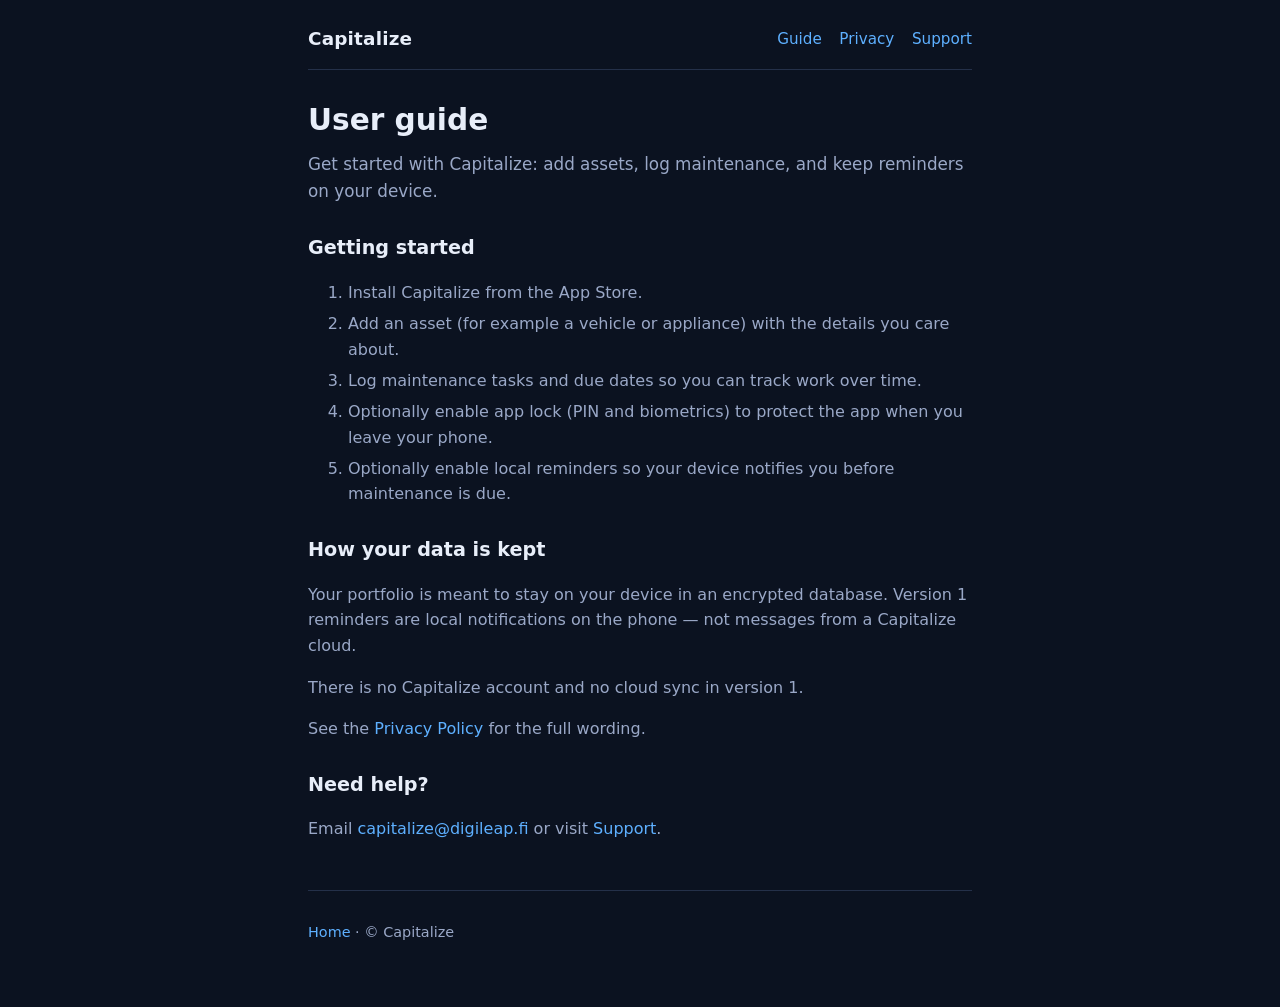
==== docs/guide.html @ 2451af26 "Add Capitalize public site pages" ====
<!DOCTYPE html>
<html lang="en">
<head>
  <meta charset="utf-8" />
  <meta name="viewport" content="width=device-width, initial-scale=1" />
  <title>User guide — Capitalize</title>
  <meta name="description" content="User guide for Capitalize." />
  <link rel="stylesheet" href="styles.css" />
</head>
<body>
  <div class="wrap">
    <header class="site">
      <a class="brand" href="index.html">Capitalize</a>
      <nav>
        <a href="guide.html">Guide</a>
        <a href="privacy.html">Privacy</a>
        <a href="support.html">Support</a>
      </nav>
    </header>

    <main>
      <h1>User guide</h1>
      <p class="lede">Get started with Capitalize: add assets, log maintenance, and keep reminders on your device.</p>
      <h2>Getting started</h2>
      <ol>
      <li>Install Capitalize from the App Store.</li>
      <li>Add an asset (for example a vehicle or appliance) with the details you care about.</li>
      <li>Log maintenance tasks and due dates so you can track work over time.</li>
      <li>Optionally enable app lock (PIN and biometrics) to protect the app when you leave your phone.</li>
      <li>Optionally enable local reminders so your device notifies you before maintenance is due.</li>
      </ol>
      <h2>How your data is kept</h2>
      <p>Your portfolio is meant to stay on your device in an encrypted database. Version 1 reminders are local notifications on the phone — not messages from a Capitalize cloud.</p>
      <p>There is no Capitalize account and no cloud sync in version 1.</p>
      <p>See the <a href="privacy.html">Privacy Policy</a> for the full wording.</p>
      <h2>Need help?</h2>
      <p>Email <a href="mailto:capitalize@digileap.fi">capitalize@digileap.fi</a> or visit <a href="support.html">Support</a>.</p>
    </main>

    <footer class="site">
      <p><a href="index.html">Home</a> · © Capitalize</p>
    </footer>
  </div>
</body>
</html>
---- docs/styles.css ----
:root {
  --bg: #0b1220;
  --surface: #121a2b;
  --text: #e8eef9;
  --muted: #9aa8c7;
  --link: #5eb0ff;
  --accent: #208aef;
  --border: #243049;
  --max: 44rem;
  --radius: 12px;
  font-family: ui-sans-serif, system-ui, -apple-system, Segoe UI, Roboto, Helvetica, Arial, sans-serif;
}

* { box-sizing: border-box; }
html { color-scheme: dark; }
body {
  margin: 0;
  background: var(--bg);
  color: var(--text);
  line-height: 1.6;
  min-height: 100vh;
}

a { color: var(--link); text-decoration: none; }
a:hover { text-decoration: underline; }

.wrap {
  max-width: var(--max);
  margin: 0 auto;
  padding: 1.5rem 1.25rem 3rem;
}

header.site {
  display: flex;
  flex-wrap: wrap;
  align-items: center;
  justify-content: space-between;
  gap: 0.75rem 1.25rem;
  margin-bottom: 2rem;
  padding-bottom: 1rem;
  border-bottom: 1px solid var(--border);
}

.brand {
  font-weight: 700;
  font-size: 1.15rem;
  color: var(--text);
  letter-spacing: 0.01em;
}
.brand:hover { text-decoration: none; color: var(--accent); }

nav { display: flex; flex-wrap: wrap; gap: 0.85rem 1.1rem; font-size: 0.95rem; }

h1 { font-size: 1.85rem; line-height: 1.25; margin: 0 0 0.75rem; }
h2 { font-size: 1.2rem; margin: 1.75rem 0 0.6rem; }
p, li { color: var(--muted); }
p strong, li strong { color: var(--text); }
ul { padding-left: 1.2rem; }
li { margin: 0.35rem 0; }

.card {
  background: var(--surface);
  border: 1px solid var(--border);
  border-radius: var(--radius);
  padding: 1.25rem 1.35rem;
  margin: 1.25rem 0;
}

.lede { font-size: 1.05rem; color: var(--muted); margin-top: 0; }

.meta { font-size: 0.9rem; color: var(--muted); margin-top: 2rem; }
footer.site {
  margin-top: 3rem;
  padding-top: 1rem;
  border-top: 1px solid var(--border);
  font-size: 0.9rem;
  color: var(--muted);
}

.btn {
  display: inline-block;
  margin-top: 0.5rem;
  margin-right: 0.5rem;
  padding: 0.55rem 1rem;
  border-radius: 999px;
  background: var(--accent);
  color: #fff;
  font-weight: 600;
  font-size: 0.95rem;
}
.btn:hover { text-decoration: none; filter: brightness(1.08); }
.btn.secondary {
  background: transparent;
  border: 1px solid var(--border);
  color: var(--text);
}
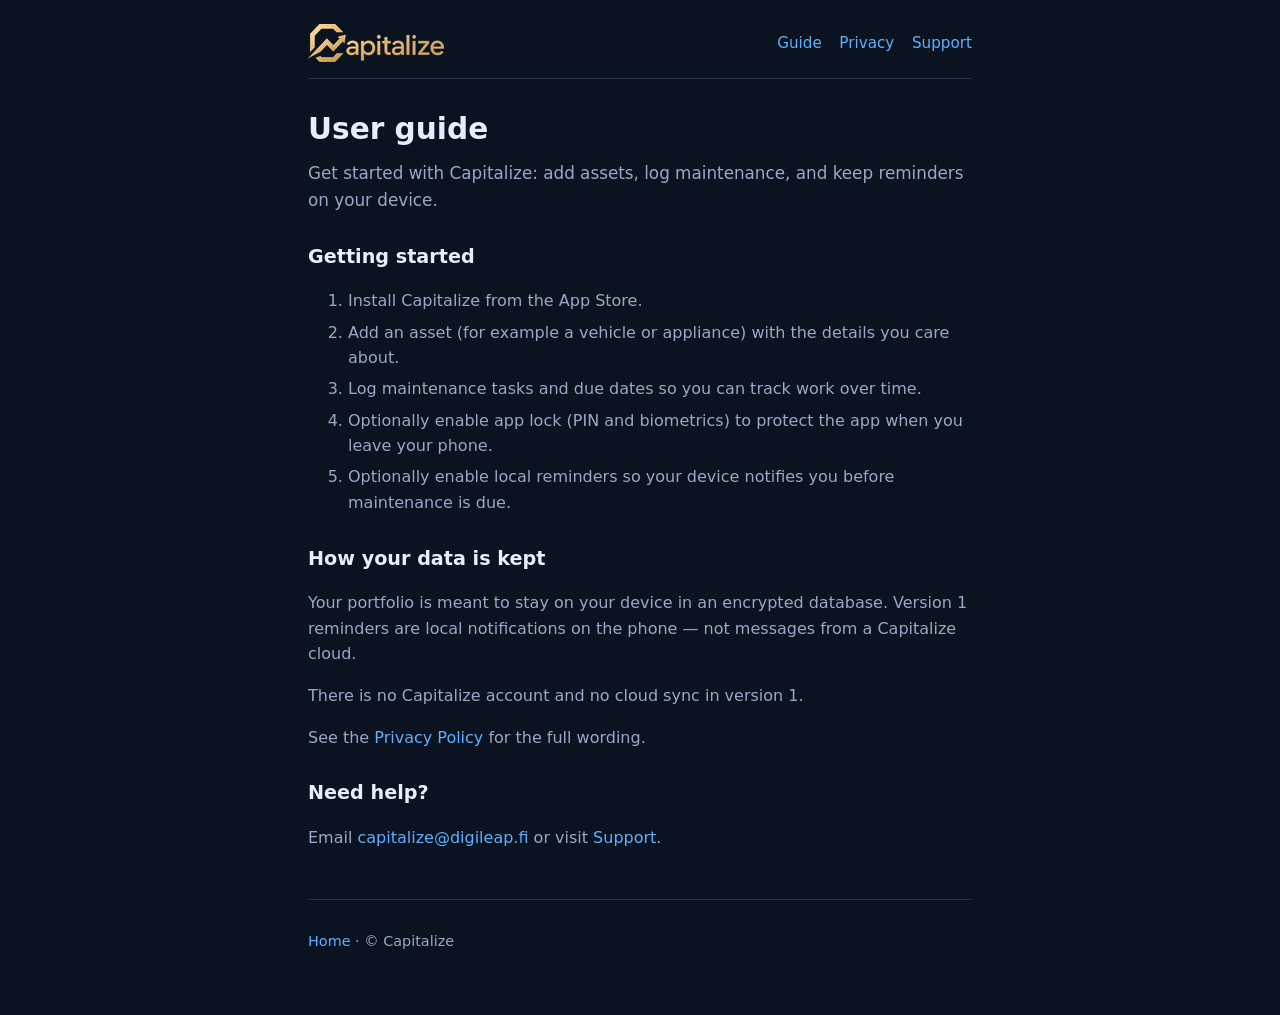
==== commit 0666aaf0: "Add Capitalize wordmark, favicon and touch icon Show the gold Capitalize wordmark (transparent PNG, " ====
--- a/docs/guide.html
+++ b/docs/guide.html
@@ -6,11 +6,15 @@
   <title>User guide — Capitalize</title>
   <meta name="description" content="User guide for Capitalize." />
   <link rel="stylesheet" href="styles.css" />
+  <link rel="icon" href="images/brand/favicon.ico" sizes="any" />
+  <link rel="icon" href="images/brand/favicon-32.png" type="image/png" sizes="32x32" />
+  <link rel="icon" href="images/brand/icon-192.png" type="image/png" sizes="192x192" />
+  <link rel="apple-touch-icon" href="images/brand/apple-touch-icon.png" sizes="180x180" />
 </head>
 <body>
   <div class="wrap">
     <header class="site">
-      <a class="brand" href="index.html">Capitalize</a>
+      <a class="brand" href="index.html"><img src="images/brand/wordmark.png" srcset="images/brand/wordmark.png 1x, images/brand/wordmark-2x.png 2x" alt="Capitalize" width="136" height="38" /></a>
       <nav>
         <a href="guide.html">Guide</a>
         <a href="privacy.html">Privacy</a>
--- a/docs/styles.css
+++ b/docs/styles.css
@@ -42,12 +42,30 @@
 }
 
 .brand {
+  display: inline-flex;
+  align-items: center;
+  flex: 0 0 auto;
   font-weight: 700;
   font-size: 1.15rem;
   color: var(--text);
   letter-spacing: 0.01em;
+  line-height: 0;
 }
-.brand:hover { text-decoration: none; color: var(--accent); }
+.brand:hover { text-decoration: none; }
+.brand img {
+  display: block;
+  width: 136px;
+  height: 38px;
+  max-width: 100%;
+  object-fit: contain;
+  object-position: left center;
+}
+
+@media (max-width: 480px) {
+  header.site nav {
+    flex-basis: 100%;
+  }
+}
 
 nav { display: flex; flex-wrap: wrap; gap: 0.85rem 1.1rem; font-size: 0.95rem; }
 
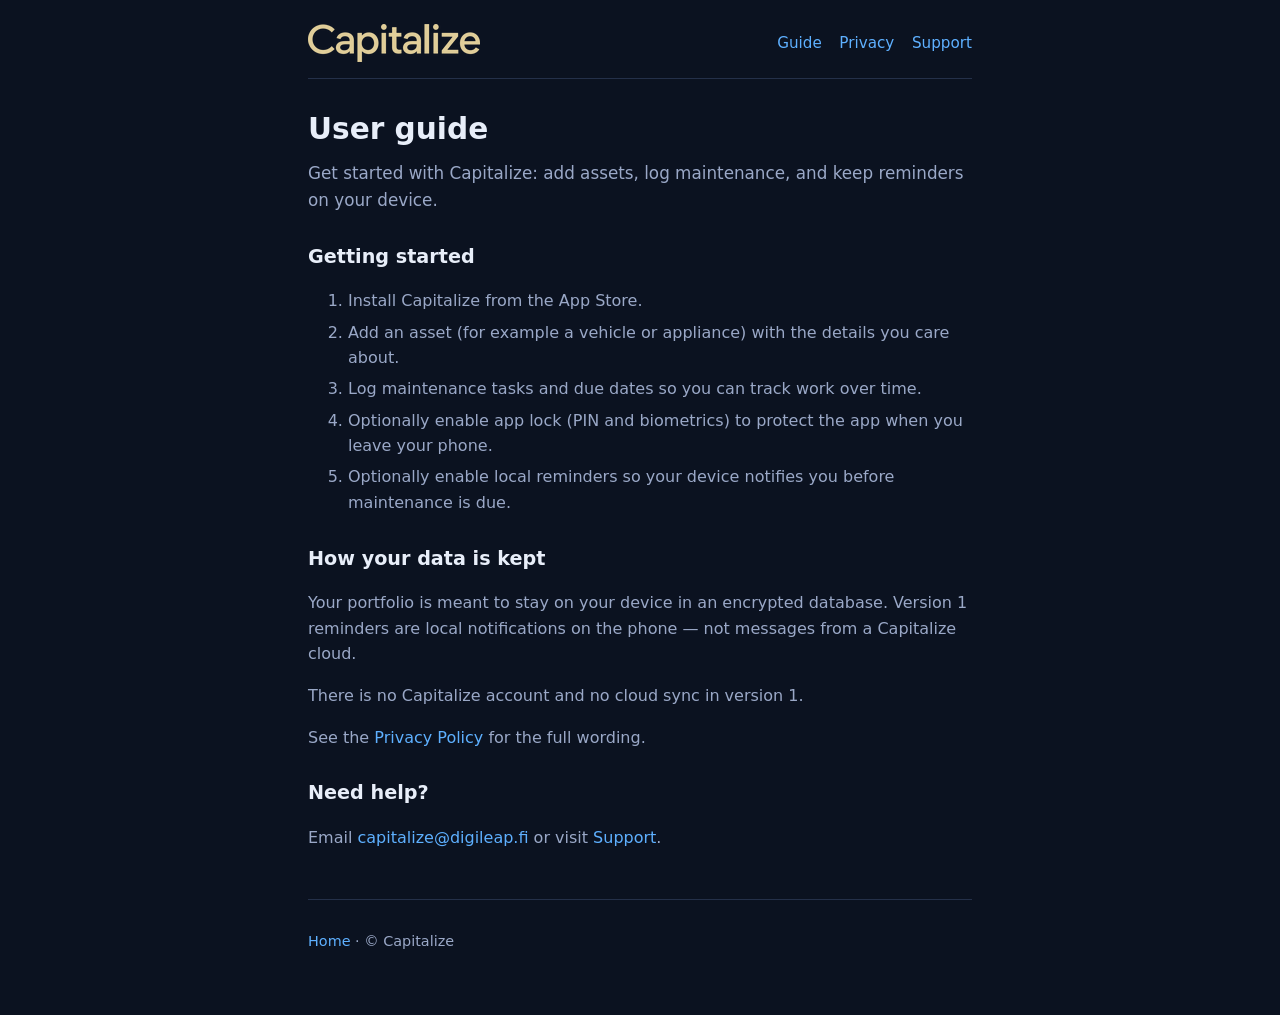
==== commit 4aacda2f: "Use a regular C in the wordmark and flat gold icons The header wordmark now spells Capitalize with a" ====
--- a/docs/guide.html
+++ b/docs/guide.html
@@ -14,7 +14,7 @@
 <body>
   <div class="wrap">
     <header class="site">
-      <a class="brand" href="index.html"><img src="images/brand/wordmark.png" srcset="images/brand/wordmark.png 1x, images/brand/wordmark-2x.png 2x" alt="Capitalize" width="136" height="38" /></a>
+      <a class="brand" href="index.html"><img src="images/brand/wordmark.png" srcset="images/brand/wordmark.png 1x, images/brand/wordmark-2x.png 2x" alt="Capitalize" width="172" height="38" /></a>
       <nav>
         <a href="guide.html">Guide</a>
         <a href="privacy.html">Privacy</a>
--- a/docs/styles.css
+++ b/docs/styles.css
@@ -54,7 +54,7 @@
 .brand:hover { text-decoration: none; }
 .brand img {
   display: block;
-  width: 136px;
+  width: 172px;
   height: 38px;
   max-width: 100%;
   object-fit: contain;
